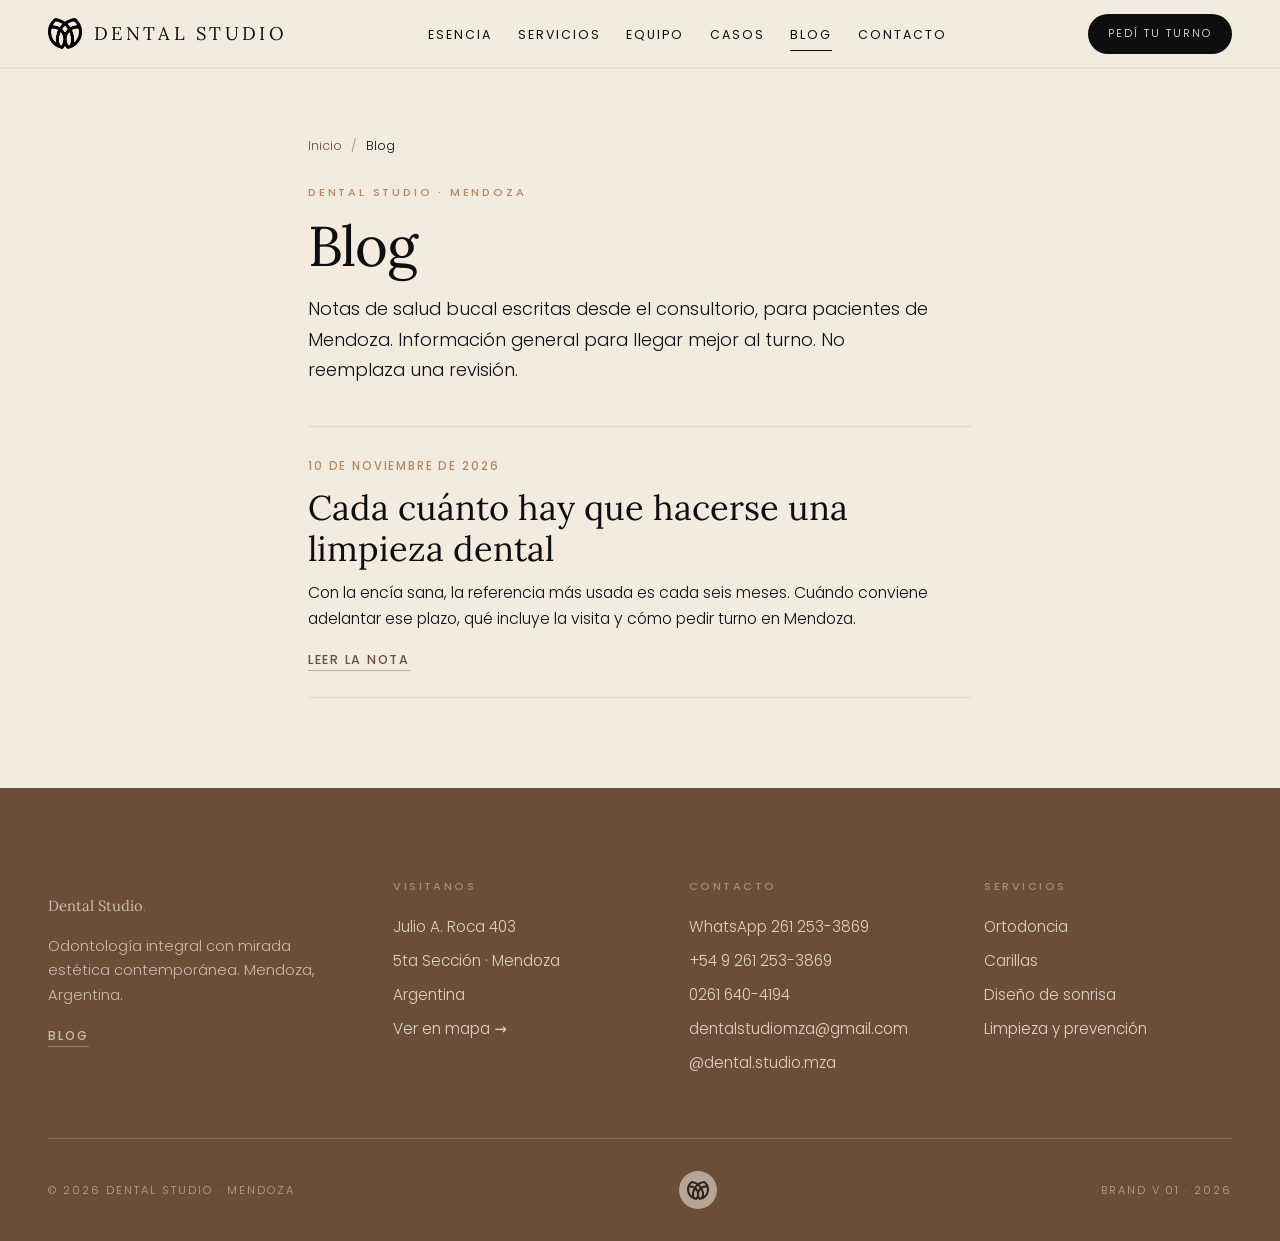
==== blog/index.html @ c9d94f0f "Sumar SEO local, contacto visible y un blog estático. Publica schema de Dentist, sitemap, robots.txt" ====
<!DOCTYPE html>
<html lang="es-AR">
<head>
  <meta charset="UTF-8" />
  <meta name="viewport" content="width=device-width, initial-scale=1.0" />
  <title>Blog | Dental Studio — Odontología en Mendoza</title>
  <meta name="description" content="Notas de salud bucal de Dental Studio, consultorio de odontología en Mendoza. Información general para pacientes, sin precios ni promesas." />
  <meta name="author" content="Dental Studio" />
  <meta name="robots" content="index, follow, max-image-preview:large" />
  <meta name="theme-color" content="#F4EBDF" />
  <link rel="canonical" href="https://www.dentalstudiomza.com/blog/" />

  <meta property="og:locale" content="es_AR" />
  <meta property="og:site_name" content="Dental Studio" />
  <meta property="og:title" content="Blog | Dental Studio — Odontología en Mendoza" />
  <meta property="og:description" content="Notas de salud bucal de Dental Studio para pacientes de Mendoza." />
  <meta property="og:type" content="website" />
  <meta property="og:url" content="https://www.dentalstudiomza.com/blog/" />
  <meta property="og:image" content="https://www.dentalstudiomza.com/EQUIPO.jpg" />
  <meta property="og:image:type" content="image/jpeg" />
  <meta property="og:image:width" content="960" />
  <meta property="og:image:height" content="720" />
  <meta property="og:image:alt" content="Marcos Tello y Dolores Slysz, equipo de Dental Studio en Mendoza" />

  <meta name="twitter:card" content="summary_large_image" />
  <meta name="twitter:title" content="Blog | Dental Studio — Odontología en Mendoza" />
  <meta name="twitter:description" content="Notas de salud bucal de Dental Studio para pacientes de Mendoza." />
  <meta name="twitter:image" content="https://www.dentalstudiomza.com/EQUIPO.jpg" />
  <meta name="twitter:image:alt" content="Marcos Tello y Dolores Slysz, equipo de Dental Studio en Mendoza" />

  <script type="application/ld+json">
  {
    "@context": "https://schema.org",
    "@graph": [
      {
        "@type": "Blog",
        "@id": "https://www.dentalstudiomza.com/blog/#blog",
        "name": "Blog de Dental Studio",
        "description": "Notas de salud bucal del consultorio Dental Studio, en Mendoza.",
        "url": "https://www.dentalstudiomza.com/blog/",
        "inLanguage": "es-AR",
        "publisher": { "@id": "https://www.dentalstudiomza.com/#clinica" },
        "blogPost": [
          {
            "@type": "BlogPosting",
            "headline": "Cada cuánto hay que hacerse una limpieza dental",
            "url": "https://www.dentalstudiomza.com/blog/cada-cuanto-limpieza-dental/",
            "datePublished": "2026-11-10",
            "inLanguage": "es-AR"
          }
        ]
      },
      {
        "@type": "BreadcrumbList",
        "@id": "https://www.dentalstudiomza.com/blog/#miga",
        "itemListElement": [
          {
            "@type": "ListItem",
            "position": 1,
            "name": "Inicio",
            "item": "https://www.dentalstudiomza.com/"
          },
          {
            "@type": "ListItem",
            "position": 2,
            "name": "Blog",
            "item": "https://www.dentalstudiomza.com/blog/"
          }
        ]
      }
    ]
  }
  </script>

  <link rel="icon" type="image/png" href="/ISOLOGO.png" />
  <link rel="apple-touch-icon" href="/ISOLOGO.png" />
  <link rel="preconnect" href="https://fonts.googleapis.com" />
  <link rel="preconnect" href="https://fonts.gstatic.com" crossorigin />
  <link href="https://fonts.googleapis.com/css2?family=Lora:ital,wght@0,400;1,400&family=Poppins:wght@300;400;500&display=swap" rel="stylesheet" />
  <link rel="stylesheet" href="/site.css" />
</head>
<body>
  <header class="nav" id="nav">
    <a class="nav-brand" href="/" aria-label="Dental Studio — inicio">
      <img class="iso" src="/ISOLOGO.png" alt="Isologo de Dental Studio" width="34" height="34" decoding="async" />
      <span class="wm">Dental Studio</span>
    </a>
    <nav aria-label="Secciones">
      <ul class="nav-links">
        <li><a href="/#esencia">Esencia</a></li>
        <li><a href="/#servicios">Servicios</a></li>
        <li><a href="/#equipo">Equipo</a></li>
        <li><a href="/#casos">Casos</a></li>
        <li><a href="/blog/" aria-current="page">Blog</a></li>
        <li><a href="/#contacto">Contacto</a></li>
      </ul>
    </nav>
    <a class="nav-blog" href="/blog/" aria-current="page">Blog</a>
    <a class="nav-cta" href="/#contacto">Pedí tu turno</a>
  </header>

  <main>
    <div class="page">
      <nav class="crumbs" aria-label="Miga de pan">
        <ol>
          <li><a href="/">Inicio</a></li>
          <li><span aria-current="page">Blog</span></li>
        </ol>
      </nav>
      <p class="eyebrow">Dental Studio · Mendoza</p>
      <h1>Blog</h1>
      <p class="lead">Notas de salud bucal escritas desde el consultorio, para pacientes de Mendoza. Información general para llegar mejor al turno. No reemplaza una revisión.</p>

      <div class="blog-list">
        <article class="blog-card">
          <time datetime="2026-11-10">10 de noviembre de 2026</time>
          <h2><a href="/blog/cada-cuanto-limpieza-dental/">Cada cuánto hay que hacerse una limpieza dental</a></h2>
          <p>Con la encía sana, la referencia más usada es cada seis meses. Cuándo conviene adelantar ese plazo, qué incluye la visita y cómo pedir turno en Mendoza.</p>
          <a class="more" href="/blog/cada-cuanto-limpieza-dental/">Leer la nota</a>
        </article>
      </div>
    </div>
  </main>

  <footer class="foot">
    <div class="foot-grid">
      <div class="foot-brand">
        <p class="h-2">Dental Studio<em class="italic">.</em></p>
        <p>Odontología integral con mirada estética contemporánea. Mendoza, Argentina.</p>
        <p class="foot-blog"><a href="/blog/" aria-current="page">Blog</a></p>
      </div>
      <div class="foot-col">
        <p class="foot-label">Visitanos</p>
        <address class="foot-address">
          <ul>
            <li>Julio A. Roca 403</li>
            <li>5ta Sección · Mendoza</li>
            <li>Argentina</li>
            <li><a href="https://maps.google.com/?q=Julio+A+Roca+403+Mendoza" target="_blank" rel="noopener">Ver en mapa →</a></li>
          </ul>
        </address>
      </div>
      <div class="foot-col">
        <p class="foot-label">Contacto</p>
        <ul>
          <li><a href="https://wa.me/5492612533869">WhatsApp 261 253-3869</a></li>
          <li>+54 9 261 253-3869</li>
          <li><a href="tel:+542616404194">0261 640-4194</a></li>
          <li><a href="mailto:dentalstudiomza@gmail.com">dentalstudiomza@gmail.com</a></li>
          <li><a href="https://instagram.com/dental.studio.mza" target="_blank" rel="noopener">@dental.studio.mza</a></li>
        </ul>
      </div>
      <div class="foot-col">
        <p class="foot-label">Servicios</p>
        <ul>
          <li><a href="/#ortodoncia">Ortodoncia</a></li>
          <li><a href="/#carillas">Carillas</a></li>
          <li><a href="/#diseno-de-sonrisa">Diseño de sonrisa</a></li>
          <li><a href="/#limpieza">Limpieza y prevención</a></li>
        </ul>
      </div>
    </div>
    <div class="foot-bottom">
      <span>© 2026 Dental Studio · Mendoza</span>
      <div class="foot-iso">
        <img src="/ISOLOGO.png" alt="Isologo de Dental Studio" width="22" height="22" decoding="async" />
      </div>
      <span>Brand v.01 · 2026</span>
    </div>
  </footer>
</body>
</html>
---- site.css ----
/* Dental Studio — estilos del blog y de las páginas internas.
   La home sigue con el CSS inline de index.html. Mismos tokens. */

:root {
  --crema: #F4EBDF;
  --marfil: #FAF6F0;
  --onix: #0E0E0E;
  --arena: #E4D2BB;
  --tostado: #B08968;
  --tierra: #6B4E3A;
  --tierra-soft: rgba(107, 78, 58, 0.12);
  --onix-soft: rgba(14, 14, 14, 0.08);
  --serif: 'Lora', Georgia, serif;
  --sans: 'Poppins', -apple-system, system-ui, sans-serif;
  --max: 1400px;
  --gutter: clamp(1.25rem, 4vw, 3rem);
  --ease-out: cubic-bezier(0.22, 1, 0.36, 1);
}

*, *::before, *::after { box-sizing: border-box; margin: 0; padding: 0; }

html { scroll-behavior: smooth; -webkit-text-size-adjust: 100%; }

body {
  font-family: var(--sans);
  font-weight: 300;
  font-size: 16px;
  line-height: 1.6;
  color: var(--onix);
  background: var(--crema);
  -webkit-font-smoothing: antialiased;
  -moz-osx-font-smoothing: grayscale;
}

img, svg { display: block; max-width: 100%; height: auto; }
button { font: inherit; cursor: pointer; border: none; background: none; color: inherit; }
a { color: inherit; text-decoration: none; }
a:focus-visible, button:focus-visible {
  outline: 2px solid var(--tostado);
  outline-offset: 3px;
}

.eyebrow {
  font-family: var(--sans);
  font-size: 0.7rem;
  font-weight: 500;
  letter-spacing: 0.25em;
  text-transform: uppercase;
  color: var(--tostado);
}

.h-2 {
  font-family: var(--serif);
  font-weight: 400;
  line-height: 1.15;
  font-size: clamp(1.75rem, 3.5vw, 2.75rem);
}
.italic { font-style: italic; color: var(--tostado); }

.btn {
  display: inline-flex;
  align-items: center;
  gap: 0.75rem;
  padding: 1rem 1.75rem;
  font-family: var(--sans);
  font-size: 0.78rem;
  font-weight: 500;
  letter-spacing: 0.18em;
  text-transform: uppercase;
  background: var(--onix);
  color: var(--crema);
  border-radius: 999px;
  transition: transform 0.4s var(--ease-out), background 0.4s var(--ease-out);
}
.btn:hover { transform: translateY(-2px); background: var(--tierra); }
.btn-outline {
  background: transparent;
  color: var(--onix);
  border: 1px solid var(--onix);
}
.btn-outline:hover { background: var(--onix); color: var(--crema); }

/* Nav — siempre sólido: estas páginas no tienen el hero de la home */
.nav {
  position: fixed;
  inset: 0 0 auto 0;
  z-index: 100;
  padding: 0.85rem var(--gutter);
  display: flex;
  align-items: center;
  justify-content: space-between;
  gap: 1rem;
  background: var(--crema);
  border-bottom: 1px solid var(--onix-soft);
  box-shadow: 0 1px 0 rgba(14, 14, 14, 0.04);
}
.nav-brand {
  display: flex;
  align-items: center;
  gap: 0.75rem;
  flex: 0 0 auto;
}
.nav-brand .iso { width: 34px; height: 34px; object-fit: contain; }
.nav-brand .wm {
  font-family: var(--serif);
  font-size: 1.15rem;
  letter-spacing: 0.18em;
  text-transform: uppercase;
}
.nav-links {
  display: flex;
  gap: clamp(1.15rem, 2vw, 2.15rem);
  list-style: none;
}
.nav-links a {
  font-size: 0.78rem;
  font-weight: 400;
  letter-spacing: 0.16em;
  text-transform: uppercase;
  position: relative;
  padding: 0.5rem 0;
}
.nav-links a::after {
  content: '';
  position: absolute;
  left: 0; bottom: 0;
  width: 100%; height: 1px;
  background: currentColor;
  transform-origin: right;
  transform: scaleX(0);
  transition: transform 0.5s var(--ease-out);
}
.nav-links a:hover::after,
.nav-links a[aria-current="page"]::after { transform-origin: left; transform: scaleX(1); }
.nav-cta {
  padding: 0.7rem 1.25rem;
  font-size: 0.7rem;
  letter-spacing: 0.18em;
  text-transform: uppercase;
  background: var(--onix);
  color: var(--crema);
  border-radius: 999px;
  flex: 0 0 auto;
  white-space: nowrap;
  transition: background 0.4s var(--ease-out);
}
.nav-cta:hover { background: var(--tierra); }
.nav-brand .wm { white-space: nowrap; }
.nav-blog {
  display: none;
  align-items: center;
  font-size: 0.7rem;
  font-weight: 500;
  letter-spacing: 0.16em;
  text-transform: uppercase;
  padding: 0.5rem 0.35rem;
  white-space: nowrap;
}

@media (max-width: 860px) {
  .nav { gap: 0.55rem; padding-inline: 0.9rem; }
  .nav-links { display: none; }
  .nav-blog { display: inline-flex; letter-spacing: 0.1em; padding: 0.4rem 0.15rem; }
  .nav-cta { padding: 0.55rem 0.7rem; font-size: 0.6rem; letter-spacing: 0.1em; }
  .nav-brand { gap: 0.5rem; min-width: 0; }
  .nav-brand .wm { font-size: 0.92rem; letter-spacing: 0.06em; }
}

main {
  padding-top: 6.25rem;
  min-height: 70vh;
}

.page {
  max-width: 760px;
  margin-inline: auto;
  padding: clamp(1.5rem, 4vh, 3rem) var(--gutter) clamp(4rem, 10vh, 7rem);
}

.crumbs { margin-bottom: 1.75rem; }
.crumbs ol {
  display: flex;
  flex-wrap: wrap;
  gap: 0.35rem 0;
  list-style: none;
  font-size: 0.78rem;
}
.crumbs li:not(:last-child)::after {
  content: '/';
  margin: 0 0.55rem;
  color: var(--tostado);
}
.crumbs a { color: var(--tierra); border-bottom: 1px solid transparent; }
.crumbs a:hover { border-bottom-color: var(--tierra); }
.crumbs [aria-current="page"] { color: var(--onix); }

.page h1 {
  font-family: var(--serif);
  font-weight: 400;
  font-size: clamp(2.15rem, 5vw, 3.5rem);
  line-height: 1.12;
  letter-spacing: -0.015em;
  margin: 0.85rem 0 1rem;
}
.lead {
  font-size: clamp(1.02rem, 1.4vw, 1.15rem);
  line-height: 1.7;
  max-width: 62ch;
}
.post-meta {
  margin-top: 1.25rem;
  font-size: 0.78rem;
  letter-spacing: 0.08em;
  text-transform: uppercase;
  color: var(--tierra);
}
.post-meta a { color: var(--tierra); border-bottom: 1px solid rgba(107, 78, 58, 0.35); }

.prose { margin-top: 2.25rem; }
.prose h2 {
  font-family: var(--serif);
  font-weight: 400;
  font-size: clamp(1.45rem, 2.6vw, 1.9rem);
  line-height: 1.25;
  margin: 2.4rem 0 0.85rem;
}
.prose p { font-size: 1.02rem; line-height: 1.75; margin: 0 0 1rem; max-width: 66ch; }
.prose ul { margin: 0 0 1.15rem 1.15rem; max-width: 66ch; }
.prose li { font-size: 1.02rem; line-height: 1.65; margin: 0.4rem 0; }
.prose a {
  color: var(--tierra);
  text-decoration: underline;
  text-underline-offset: 0.16em;
}
.prose a:hover { color: var(--tostado); }

.disclaimer {
  margin-top: 2rem;
  padding-left: 1rem;
  border-left: 2px solid var(--tostado);
  font-size: 0.95rem;
  line-height: 1.65;
  max-width: 66ch;
}

.clinic-card,
.post-links {
  margin-top: 2.5rem;
  background: var(--marfil);
  border: 1px solid var(--onix-soft);
  border-radius: 8px;
  padding: clamp(1.25rem, 3vw, 1.75rem);
}
.clinic-card h2,
.post-links h2 {
  font-family: var(--serif);
  font-weight: 400;
  font-size: 1.45rem;
  margin: 0.4rem 0 0.8rem;
}
.clinic-card p,
.post-links p { font-size: 0.98rem; line-height: 1.65; margin-bottom: 0.8rem; }
.clinic-card address {
  font-style: normal;
  font-size: 0.98rem;
  line-height: 1.7;
}
.clinic-card a,
.post-links a {
  color: var(--tierra);
  text-decoration: underline;
  text-underline-offset: 0.16em;
}
.post-actions {
  display: flex;
  flex-wrap: wrap;
  gap: 0.75rem;
  margin-top: 1.25rem;
}
.post-links ul { list-style: none; display: flex; flex-direction: column; gap: 0.45rem; }

.blog-list { margin-top: 2.5rem; }
.blog-card {
  padding: 1.6rem 0;
  border-top: 1px solid var(--onix-soft);
}
.blog-card:last-child { border-bottom: 1px solid var(--onix-soft); }
.blog-card time {
  font-size: 0.72rem;
  font-weight: 500;
  letter-spacing: 0.16em;
  text-transform: uppercase;
  color: var(--tostado);
}
.blog-card h2 {
  font-family: var(--serif);
  font-weight: 400;
  font-size: clamp(1.55rem, 3vw, 2.15rem);
  line-height: 1.2;
  margin: 0.55rem 0 0.7rem;
}
.blog-card h2 a:hover { color: var(--tierra); }
.blog-card p { font-size: 0.98rem; line-height: 1.65; max-width: 62ch; margin-bottom: 0.85rem; }
.blog-card .more {
  font-size: 0.78rem;
  font-weight: 500;
  letter-spacing: 0.14em;
  text-transform: uppercase;
  color: var(--tierra);
  border-bottom: 1px solid rgba(107, 78, 58, 0.4);
  padding-bottom: 0.12rem;
}

/* Footer */
.foot {
  background: var(--tierra);
  color: var(--crema);
  padding: clamp(4rem, 10vh, 7rem) var(--gutter) 2rem;
}
.foot-grid {
  max-width: var(--max);
  margin-inline: auto;
  display: grid;
  grid-template-columns: 1.2fr 1fr 1fr 1fr;
  gap: 3rem;
  padding-bottom: 4rem;
  border-bottom: 1px solid rgba(244, 235, 223, 0.18);
}
@media (max-width: 860px) { .foot-grid { grid-template-columns: 1fr 1fr; } }
@media (max-width: 520px) { .foot-grid { grid-template-columns: 1fr; } }
.foot-brand .h-2 { color: var(--crema); }
.foot-brand p {
  margin-top: 1rem;
  max-width: 32ch;
  font-size: 0.92rem;
  line-height: 1.65;
  opacity: 0.7;
}
.foot-blog { margin-top: 1.35rem; }
.foot-blog a {
  font-size: 0.78rem;
  font-weight: 500;
  letter-spacing: 0.16em;
  text-transform: uppercase;
  border-bottom: 1px solid rgba(244, 235, 223, 0.45);
  padding-bottom: 0.15rem;
}
.foot-blog a:hover { color: var(--tostado); }
.foot-col .foot-label {
  font-family: var(--sans);
  font-size: 0.7rem;
  font-weight: 500;
  letter-spacing: 0.22em;
  text-transform: uppercase;
  color: var(--tostado);
  margin-bottom: 1.25rem;
}
.foot-col ul { list-style: none; display: flex; flex-direction: column; gap: 0.7rem; }
.foot-col li { font-size: 0.95rem; line-height: 1.5; opacity: 0.85; }
.foot-col a:hover { color: var(--tostado); }
.foot-address { font-style: normal; }
.foot-bottom {
  max-width: var(--max);
  margin: 2rem auto 0;
  display: flex;
  align-items: center;
  justify-content: space-between;
  gap: 2rem;
  flex-wrap: wrap;
  font-size: 0.7rem;
  letter-spacing: 0.18em;
  text-transform: uppercase;
  opacity: 0.55;
}
.foot-iso {
  width: 38px; height: 38px;
  background: var(--crema);
  border-radius: 50%;
  display: grid;
  place-items: center;
}
.foot-iso img { width: 22px; height: 22px; object-fit: contain; }
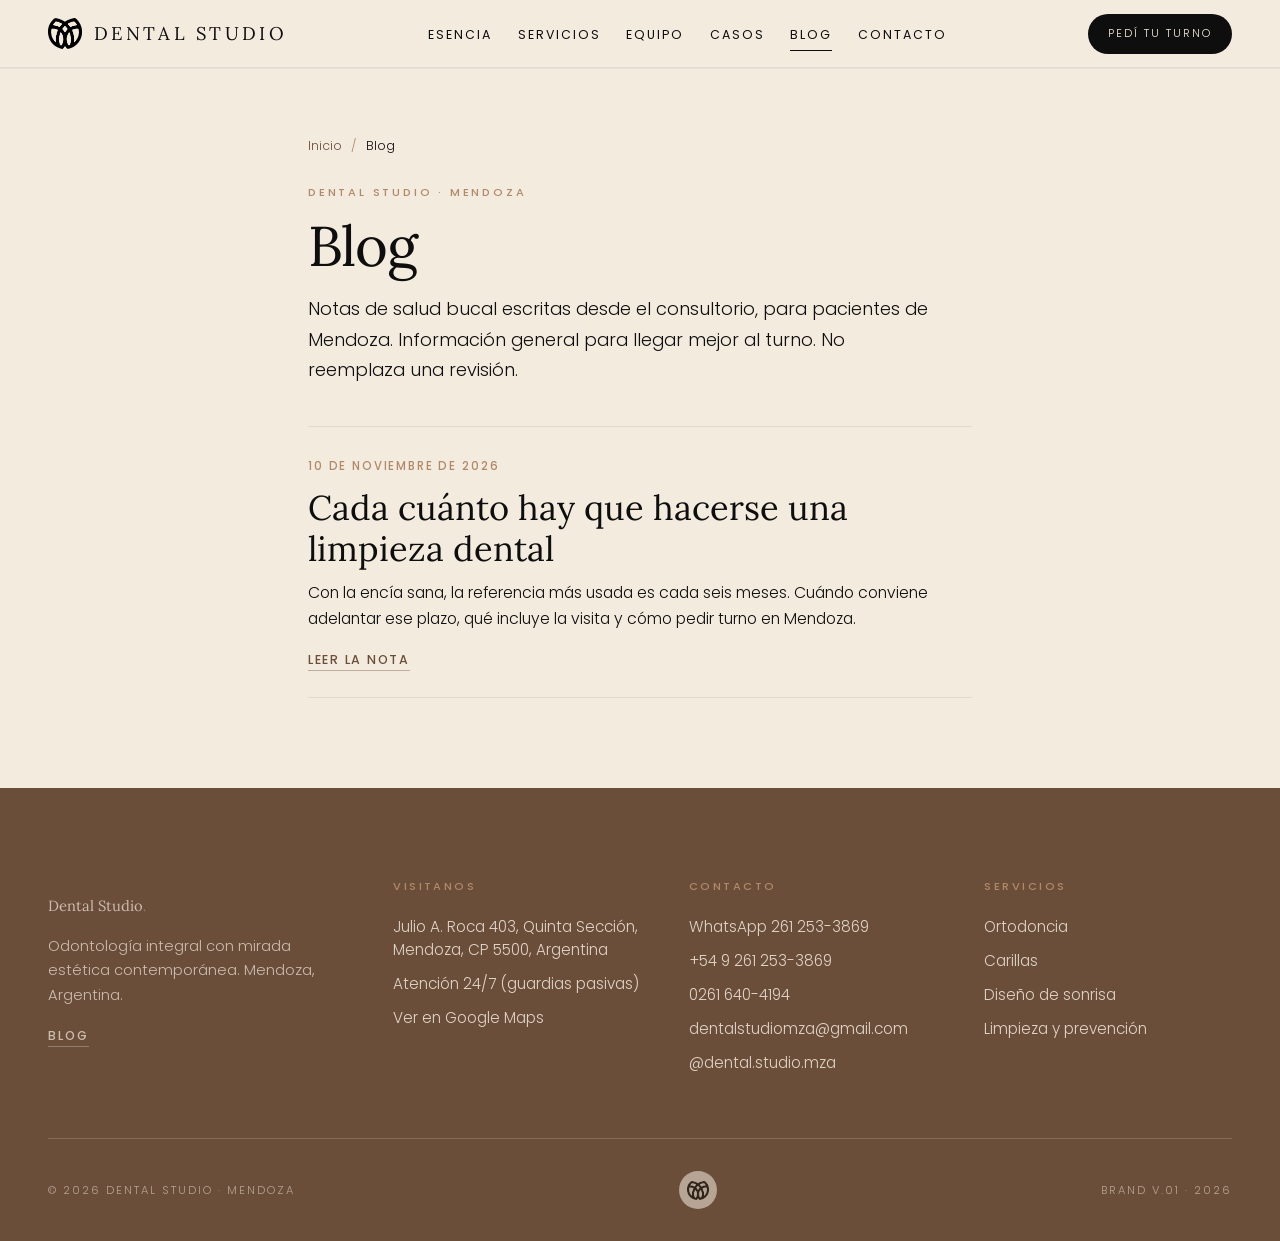
==== commit e9c7a413: "Publicar dirección confirmada, guardia pasiva y el mapa. Usa Julio A. Roca 403, Quinta Sección, CP 5" ====
--- a/blog/index.html
+++ b/blog/index.html
@@ -16,17 +16,17 @@
   <meta property="og:description" content="Notas de salud bucal de Dental Studio para pacientes de Mendoza." />
   <meta property="og:type" content="website" />
   <meta property="og:url" content="https://www.dentalstudiomza.com/blog/" />
-  <meta property="og:image" content="https://www.dentalstudiomza.com/EQUIPO.jpg" />
+  <meta property="og:image" content="https://www.dentalstudiomza.com/og.jpg" />
   <meta property="og:image:type" content="image/jpeg" />
-  <meta property="og:image:width" content="960" />
-  <meta property="og:image:height" content="720" />
-  <meta property="og:image:alt" content="Marcos Tello y Dolores Slysz, equipo de Dental Studio en Mendoza" />
+  <meta property="og:image:width" content="1200" />
+  <meta property="og:image:height" content="630" />
+  <meta property="og:image:alt" content="Dental Studio – Dentista en Mendoza" />
 
   <meta name="twitter:card" content="summary_large_image" />
   <meta name="twitter:title" content="Blog | Dental Studio — Odontología en Mendoza" />
   <meta name="twitter:description" content="Notas de salud bucal de Dental Studio para pacientes de Mendoza." />
-  <meta name="twitter:image" content="https://www.dentalstudiomza.com/EQUIPO.jpg" />
-  <meta name="twitter:image:alt" content="Marcos Tello y Dolores Slysz, equipo de Dental Studio en Mendoza" />
+  <meta name="twitter:image" content="https://www.dentalstudiomza.com/og.jpg" />
+  <meta name="twitter:image:alt" content="Dental Studio – Dentista en Mendoza" />
 
   <script type="application/ld+json">
   {
@@ -133,10 +133,9 @@
         <p class="foot-label">Visitanos</p>
         <address class="foot-address">
           <ul>
-            <li>Julio A. Roca 403</li>
-            <li>5ta Sección · Mendoza</li>
-            <li>Argentina</li>
-            <li><a href="https://maps.google.com/?q=Julio+A+Roca+403+Mendoza" target="_blank" rel="noopener">Ver en mapa →</a></li>
+            <li>Julio A. Roca 403, Quinta Sección, Mendoza, CP 5500, Argentina</li>
+            <li>Atención 24/7 (guardias pasivas)</li>
+            <li><a href="https://share.google/DAZAwiN2OIz6Z4mTE" target="_blank" rel="noopener">Ver en Google Maps</a></li>
           </ul>
         </address>
       </div>
